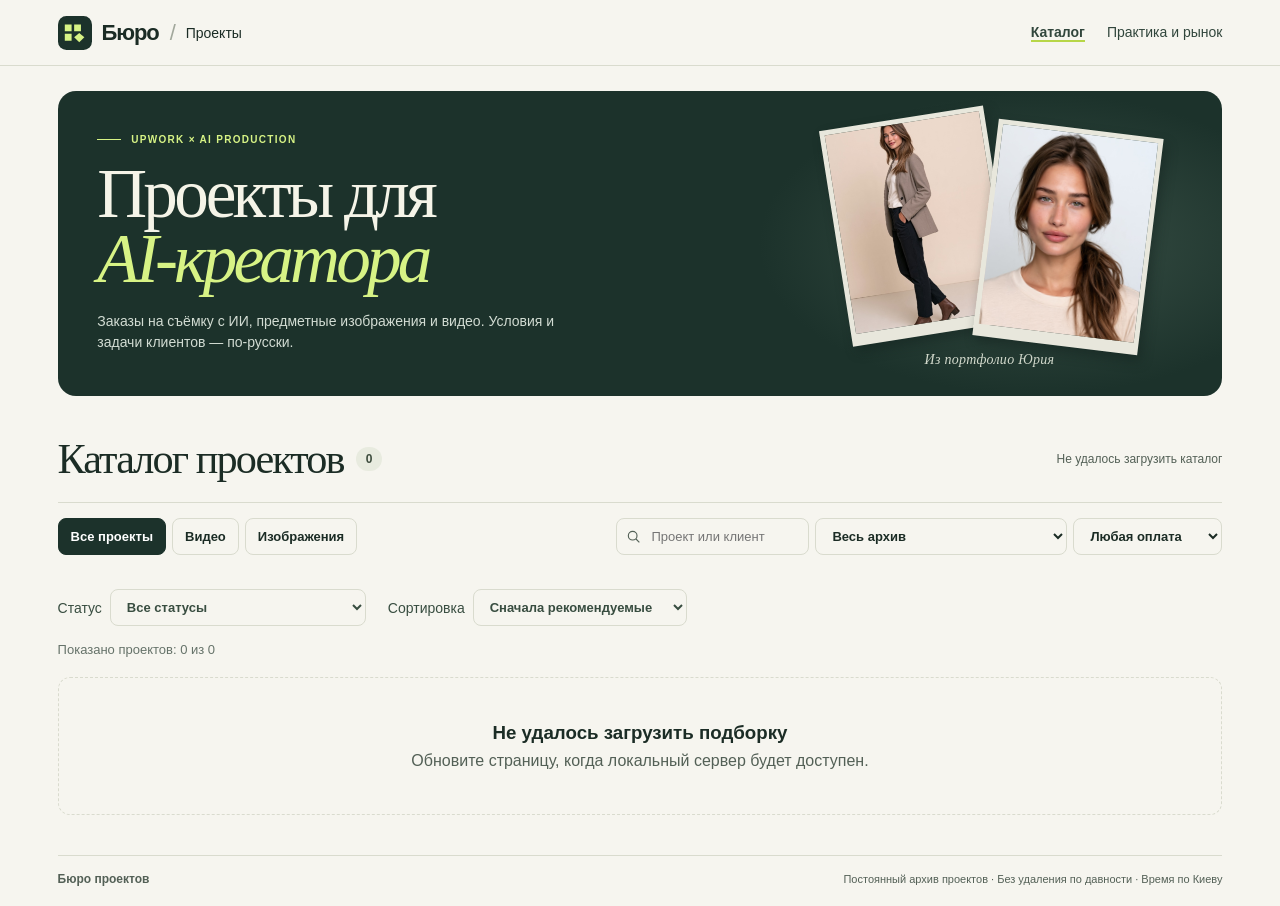
==== site/index.html @ e03b9072 "Publish Bureau archive on GitHub Pages" ====
<!doctype html>
<html lang="ru"><head><meta charset="utf-8"><meta name="viewport" content="width=device-width,initial-scale=1"><meta name="theme-color" content="#f6f5ef"><title>Бюро · Проекты Upwork</title><link rel="icon" href="./mark.svg"><link rel="stylesheet" href="./style.css"><link rel="stylesheet" href="./practice.css"><script src="./original-brief.js" defer></script><script src="./board.js" defer></script></head>
<body>
<header class="mast"><div class="wrap nav"><a class="brand" href="#page-title" aria-label="Бюро, главная"><img src="./mark.svg" alt="" width="34" height="34">Бюро<span>/</span><small>Проекты</small></a><nav class="pagenav" aria-label="Разделы сайта"><a href="./" aria-current="page">Каталог</a><a href="./practice.html">Практика и рынок</a></nav></div></header>
<main class="wrap">
<section class="hero" aria-labelledby="page-title"><div class="intro"><p class="overline"><span></span> Upwork × AI production</p><h1 id="page-title">Проекты для<br><em>AI-креатора</em></h1><p class="lede">Заказы на съёмку с ИИ, предметные изображения и видео. Условия и задачи клиентов — по-русски.</p></div><figure class="montage"><div class="prints"><img src="./fashion.jpg" class="look" alt="Работа Юрия: модель в жакете в полный рост"><img src="./portrait.jpg" class="face" alt="Работа Юрия: женский портрет крупным планом"></div><figcaption>Из портфолио Юрия</figcaption></figure></section>
<section id="catalog" aria-labelledby="catalog-title"><div class="sectionline"><div class="titleline"><h2 id="catalog-title">Каталог проектов</h2><span id="total" class="count">…</span></div><p id="sync"></p></div>
<div id="file-entry" class="empty" hidden>
<h3>Открыть подборку проектов</h3>
<p>Карточки архива загружаются с локального сервера. Если он остановлен, дважды щёлкните «Открыть каталог.command» в папке upwork_ai_creator.</p>
<a id="file-open" class="solid" href="http://127.0.0.1:47321/">Открыть каталог</a>
</div>
<div class="toolbar"><div class="tabs" role="group" aria-label="Тип проекта"><button data-kind="all" aria-pressed="true">Все проекты</button><button data-kind="video" aria-pressed="false">Видео</button><button data-kind="image" aria-pressed="false">Изображения</button></div><div class="searchtools"><label class="search"><svg viewBox="0 0 24 24" aria-hidden="true"><circle cx="10" cy="10" r="6.5"/><path d="m15 15 5 5"/></svg><input id="query" type="search" aria-label="Поиск по проектам и клиентам" placeholder="Проект или клиент"></label><select id="age" aria-label="Давность проверки или публикации"><option value="all">Весь архив</option><option value="recent">Проверено за 48 часов</option><option value="archive">Проверено более 48 ч назад</option><option value="published-recent">Опубликовано за 48 часов</option><option value="published-old">Опубликовано более 48 ч назад</option></select><select id="pay" aria-label="Тип оплаты"><option value="">Любая оплата</option><option value="fixed">Фиксированная</option><option value="hourly">Почасовая</option></select></div></div>
<div id="review-summary" class="audit-summary" hidden></div>
<div class="audit-tools">
<label>Статус <select id="availability"><option value="">Все статусы</option><option value="priority">Откликнуться в ближайшие 12 ч</option><option value="open">Подача доступна</option><option value="applied">Отклик отправлен</option><option value="closed">Закрыт</option><option value="unavailable">Подача недоступна</option><option value="unknown">Требует проверки</option></select></label>
<label>Сортировка <select id="order"><option value="priority">Сначала рекомендуемые</option><option value="score">По архивной оценке</option><option value="check">По дате проверки статуса</option><option value="cost">По стоимости отклика</option></select></label>
</div><div id="result" class="results" role="status" aria-live="polite"></div>
<div id="grid" class="grid"></div><div id="empty" class="empty" hidden><h3 id="empty-title"></h3><p id="empty-body"></p><button id="reset" class="solid" hidden>Сбросить фильтры</button></div>
</section><footer><span class="footbrand">Бюро проектов</span><span>Постоянный архив проектов · Без удаления по давности · Время по Киеву</span></footer>
</main>
<dialog id="detail" aria-labelledby="detail-title"><div class="modaltop"><span>Карточка проекта</span><button id="close" class="close" aria-label="Закрыть карточку">×</button></div><article id="inside"></article><div class="modalfoot"><a id="source" class="solid" target="_blank" rel="noopener noreferrer">Открыть на Upwork ↗</a><button id="back" class="plain">К каталогу</button></div></dialog>
<noscript>Чтобы открыть карточки и фильтры, включите JavaScript.</noscript>
</body></html>
---- site/style.css ----
:root {
  --bg:#f6f5ef;
  --paper:#fffefa;
  --ink:#1b2c25;
  --muted:#536056;
  --line:#d9dbce;
  --forest:#1c322b;
  --lime:#d7f385;
  --sans:"Inter","Helvetica Neue",Arial,sans-serif;
  --serif:"Iowan Old Style","Baskerville",Georgia,serif;
  font-family:var(--sans);
  color:var(--ink);
  background:var(--bg);
  font-synthesis:style;
}

* {
  box-sizing:border-box;
}

body {
  margin:0;
}

.wrap {
  max-width:1400px;
  margin:auto;
  padding:0 clamp(20px,4.5vw,72px);
}

button,input,select {
  font:inherit;
  color:inherit;
}

button,select,a {
  touch-action:manipulation;
}

button,select {
  cursor:pointer;
}

a {
  color:inherit;
}

button:focus-visible,a:focus-visible,input:focus-visible,select:focus-visible {
  outline:3px solid #689537;
  outline-offset:4px;
}

[hidden] {
  display:none!important;
}

.sr {
  position:absolute;
  width:1px;
  height:1px;
  clip-path:inset(50%);
  overflow:hidden;
}

.mast {
  border-bottom:1px solid var(--line);
}

.nav,.brand,.private,.titleline,.sectionline,.toolbar,.searchtools,.mt,.cardbottom,.facts,.modaltop,.modalfoot {
  display:flex;
  align-items:center;
}

.nav {
  height:65px;
  justify-content:space-between;
}

.brand {
  gap:10px;
  font-weight:750;
  font-size:22px;
  text-decoration:none;
  letter-spacing:-.05em;
}

.brand span {
  color:#a2a89c;
  font-weight:400;
  font-size:22px;
  margin:0 1px;
}

.brand small {
  font:500 14px var(--sans);
  letter-spacing:0;
}

.private,.overline,.tag,.meta,.modaltop,.footbrand {
  font-size:12px;
  font-weight:600;
}

.private {
  color:var(--muted);
  gap:8px;
}

.private i {
  width:7px;
  height:7px;
  border-radius:50%;
  background:#62834b;
}

.hero {
  display:grid;
  grid-template-columns:1.35fr .9fr;
  min-height:305px;
  background:var(--forest);
  color:#f5f4e8;
  margin:25px 0 38px;
  border-radius:18px;
  overflow:hidden;
  isolation:isolate;
  position:relative;
}

.intro {
  padding:clamp(26px,3.1vw,50px);
  align-self:center;
}

.overline {
  display:flex;
  align-items:center;
  gap:10px;
  color:var(--lime);
  text-transform:uppercase;
  letter-spacing:.13em;
  margin:0 0 17px;
  font-size:10px;
}

.overline span {
  width:24px;
  height:1px;
  background:currentColor;
}

h1,h2,h3,p {
  margin:0;
}

h1 {
  font-family:var(--serif);
  font-size:clamp(56px,5.4vw,87px);
  line-height:.94;
  letter-spacing:-.055em;
  font-weight:500;
}

h1 em {
  color:var(--lime);
  font-weight:400;
}

.lede {
  max-width:480px;
  color:#d2dcd3;
  font-size:14px;
  line-height:1.5;
  margin-top:19px;
}

.montage {
  margin:0;
  position:relative;
  align-self:stretch;
  display:grid;
  align-content:center;
  justify-items:center;
  overflow:hidden;
  background:radial-gradient(ellipse at 60% 50%,#395046,transparent 70%);
}

.prints {
  display:flex;
  align-items:center;
  justify-content:center;
  width:100%;
  height:218px;
  position:relative;
}

.prints img {
  width:clamp(113px,13vw,190px);
  height:100%;
  object-fit:cover;
  border:5px solid #e8e7dc;
  border-bottom-width:12px;
  box-shadow:4px 6px 12px #0e1b1a66;
}

.look {
  transform:translate(12px,-3px) rotate(-9deg);
  object-position:50% 47%;
}

.face {
  transform:translate(-4px,8px) rotate(7deg);
  object-position:50% 40%;
}

.montage figcaption {
  font:italic 14px var(--serif);
  color:#d2d9cc;
  margin-top:14px;
  letter-spacing:.02em;
}

.sectionline {
  justify-content:space-between;
  gap:12px;
  margin:0 0 19px;
}

.titleline {
  gap:12px;
}

h2 {
  font-family:var(--serif);
  font-size:clamp(33px,3.3vw,48px);
  font-weight:500;
  letter-spacing:-.045em;
}

.count {
  background:#e8ebdf;
  color:#3d4c3d;
  border-radius:20px;
  padding:5px 10px;
  font-size:12px;
  font-weight:700;
  font-variant-numeric:tabular-nums;
}

.sectionline>p {
  font-size:12px;
  color:var(--muted);
  text-align:right;
}

.toolbar {
  justify-content:space-between;
  gap:12px;
  border-top:1px solid var(--line);
  padding:15px 0 18px;
}

.tabs,.searchtools {
  display:flex;
  align-items:center;
  gap:6px;
}

.tabs button,.search,select {
  border:1px solid var(--line);
  background:transparent;
  border-radius:8px;
  min-height:37px;
}

.tabs button,select {
  padding:0 12px;
  font-size:13px;
  font-weight:550;
}

.tabs button[aria-pressed=true] {
  color:#fff;
  background:var(--forest);
  border-color:var(--forest);
}

.tabs button:hover:not([aria-pressed=true]),.plain:hover {
  background:#e9ebdf;
}

.search {
  display:flex;
  align-items:center;
  gap:7px;
  padding:0 9px;
}

.search svg {
  width:16px;
  stroke:var(--muted);
  stroke-width:1.7;
  fill:none;
}

.search input {
  border:none;
  background:transparent;
  width:150px;
  min-width:0;
  font-size:13px;
  outline-offset:1px;
}

select {
  max-width:160px;
}

.grid {
  display:grid;
  grid-template-columns:repeat(3,minmax(0,1fr));
  gap:14px;
}

.card {
  background:var(--paper);
  border:1px solid var(--line);
  border-radius:13px;
  display:flex;
  flex-direction:column;
  padding:21px;
  position:relative;
  transition:border-color .15s,box-shadow .15s;
}

.card:focus-within,.card:hover {
  border-color:#92a185;
  box-shadow:0 4px 12px #1d31290a;
}

.mt {
  justify-content:space-between;
  gap:6px;
  align-items:flex-start;
}

.tag,.st {
  display:inline-flex;
  align-items:center;
  gap:6px;
  border-radius:5px;
  padding:5px 8px;
  font-size:11px;
  font-weight:610;
}

.tag.video {
  background:#e6ead7;
  color:#425231;
}

.tag.image {
  background:#efe2d5;
  color:#734c37;
}

.tag.mixed {
  background:#e2e9e9;
  color:#355656;
}

.tag.strategy {
  background:#e9e3f3;
  color:#68567c;
}

.ico {
  height:14px;
  width:14px;
  fill:none;
  stroke:currentColor;
  stroke-width:1.65;
  stroke-linecap:round;
  stroke-linejoin:round;
  flex:none;
}

.score {
  font-size:11px;
  color:var(--muted);
  white-space:nowrap;
  padding-top:5px;
}

.score b {
  color:#344c39;
}

.card h3 {
  margin:19px 0 7px;
  font-size:clamp(18px,1.5vw,23px);
  letter-spacing:-.034em;
  line-height:1.15;
  font-weight:650;
}

.card h3 button {
  font:inherit;
  text-align:left;
  background:none;
  padding:0;
  border:0;
  line-height:inherit;
}

.card h3 button::after {
  content:"";
  position:absolute;
  inset:0;
  border-radius:13px;
}

.meta {
  color:#616c61;
  font-size:12px;
  line-height:1.45;
}

.excerpt {
  font-size:14px;
  line-height:1.5;
  color:#3f4f43;
  margin:13px 0 20px;
}

.cardbottom {
  margin-top:auto;
  border-top:1px solid var(--line);
  padding-top:13px;
  justify-content:space-between;
  gap:8px;
}

.budget strong {
  font-size:15px;
}

.budget small {
  display:block;
  font-size:11px;
  color:var(--muted);
  margin-top:3px;
}

.go {
  border-radius:50%;
  border:1px solid var(--line);
  width:28px;
  height:28px;
  display:grid;
  place-items:center;
}

.card:hover .go {
  background:var(--lime);
  border-color:var(--lime);
}

.st {
  margin:10px 0 0;
  background:#edf0e7;
  color:#445b45;
  align-self:flex-start;
}

.empty {
  text-align:center;
  border:1px dashed var(--line);
  border-radius:12px;
  padding:44px 20px;
  color:var(--muted);
}

.empty h3 {
  color:var(--ink);
  margin-bottom:8px;
}

.empty .solid {
  display:inline-block;
  margin-top:16px;
}

footer {
  margin:40px 0 20px;
  padding-top:16px;
  border-top:1px solid var(--line);
  display:flex;
  justify-content:space-between;
  gap:10px;
  align-items:center;
  color:var(--muted);
  font-size:11px;
}

dialog {
  border:1px solid #bcc3b7;
  background:var(--paper);
  color:var(--ink);
  border-radius:20px;
  padding:0;
  width:min(680px,calc(100% - 24px));
  max-height:88dvh;
  overflow:auto;
  overscroll-behavior:contain;
}

dialog::backdrop {
  background:#101c17a6;
}

body:has(dialog[open]) {
  overflow:hidden;
}

.modaltop,.modalfoot {
  justify-content:space-between;
  padding:14px 25px;
  background:var(--paper);
  z-index:1;
}

.modaltop {
  position:sticky;
  top:0;
  border-bottom:1px solid var(--line);
  color:var(--muted);
}

.close {
  border:1px solid var(--line);
  border-radius:50%;
  background:var(--paper);
  font-size:23px;
  line-height:1;
  width:34px;
  height:34px;
}

.modalfoot {
  border-top:1px solid var(--line);
  gap:12px;
}

.solid,.plain {
  padding:10px 15px;
  font-size:13px;
  font-weight:600;
  border-radius:8px;
  text-decoration:none;
}

.solid {
  background:var(--forest);
  color:#fff;
  border:0;
}

.solid:hover {
  background:#36523e;
}

.plain {
  background:none;
  border:1px solid var(--line);
}

#inside {
  padding:24px 28px;
}

#inside h2 {
  font-size:36px;
  margin:12px 0 6px;
  line-height:1.05;
}

#inside .original {
  color:var(--muted);
  font-size:13px;
  line-height:1.4;
}

.facts {
  gap:9px;
  flex-wrap:wrap;
  margin:17px 0;
}

.facts span {
  background:#eef0e5;
  padding:6px 9px;
  border-radius:5px;
  font-size:12px;
}

.detailsection {
  border-top:1px solid var(--line);
  padding:15px 0 2px;
  margin-top:13px;
}

.original-brief {
  border-block: 1px solid var(--line);
  padding: 12px 0;
  margin-block: 15px;
}
.original-brief summary { cursor: pointer; font-weight: 600; }
.original-brief small { display: block; color: var(--muted); margin: 10px 0; }
.original-brief-text { white-space: pre-wrap; overflow-wrap: anywhere; line-height: 1.55; }
.original-brief a { display: inline-block; margin-top: 10px; }

.detailsection h3 {
  font-size:16px;
  margin-bottom:7px;
}

.detailsection p,.detailsection li {
  font-size:14px;
  color:#405044;
  line-height:1.55;
}

.detailsection ul {
  padding-left:18px;
  margin:6px 0;
}

.detailsection p+p {
  margin-top:7px;
}

.detailsection .clientfacts {
  font-size:13px;
}

.detailsection.question {
  background:#edf1e0;
  border:0;
  padding:14px;
  border-radius:8px;
}

@media(min-width:1550px) {
  .hero {
    min-height:340px;
  }
  .prints {
    height:240px;
  }
}

@media(max-width:1000px) {
  .grid {
    grid-template-columns:repeat(2,minmax(0,1fr));
  }
  .prints {
    height:190px;
  }
  .hero {
    min-height:270px;
  }
  .prints img {
    width:135px;
  }
}

@media(max-width:720px) {
  .nav {
    height:55px;
  }
  .hero {
    margin:15px 0 27px;
    border-radius:12px;
    grid-template-columns:1.4fr 1fr;
    min-height:200px;
  }
  .intro {
    padding:22px 0 22px 20px;
  }
  .overline {
    font-size:8px;
    margin-bottom:10px;
    letter-spacing:.1em;
    gap:6px;
  }
  .overline span {
    width:12px;
  }
  h1 {
    font-size:clamp(32px,6.3vw,47px);
  }
  .lede {
    font-size:12px;
    line-height:1.4;
    margin-top:12px;
  }
  .prints {
    height:115px;
  }
  .prints img {
    width:40%;
    border-width:2px;
    border-bottom-width:5px;
  }
  .montage figcaption {
    font-size:10px;
    margin-top:7px;
  }
  .sectionline {
    align-items:flex-start;
    flex-wrap:wrap;
    margin-bottom:11px;
  }
  .sectionline>p {
    font-size:11px;
  }
  .toolbar {
    align-items:flex-start;
    flex-direction:column;
    gap:10px;
  }
  .searchtools {
    width:100%;
  }
  .search {
    flex:1;
  }
  .search input {
    width:100%;
  }
  .grid {
    gap:10px;
  }
  .card {
    padding:15px;
  }
  .private {
    font-size:10px;
  }
  .card h3 {
    margin-top:13px;
  }
  .cardbottom {
    padding-top:10px;
  }
  .excerpt {
    font-size:13px;
  }
  .tabs button {
    min-height:34px;
  }
  .titleline h2 {
    font-size:32px;
  }
  footer {
    align-items:flex-start;
    flex-direction:column;
  }
}

@media(max-width:540px) {
  .grid {
    grid-template-columns:1fr;
  }
  .sectionline {
    display:block;
  }
  .sectionline>p {
    text-align:left;
    margin-top:5px;
  }
  .card h3 {
    font-size:21px;
  }
  .card {
    padding:18px;
  }
  .mast .brand {
    font-size:20px;
  }
  .brand img {
    height:29px;
    width:29px;
  }
  .private {
    gap:5px;
  }
  .modaltop,.modalfoot {
    padding:12px 17px;
  }
  #inside {
    padding:18px;
  }
  #inside h2 {
    font-size:30px;
  }
}

@media(prefers-reduced-motion:reduce) {
  * {
    transition:none!important;
  }
}

.archive-note,.carddate{font-size:13px;line-height:1.6;color:#657269}.archive-note{max-width:900px}.results{margin:12px 0 20px;color:#657269;font-size:13px}.searchtools{flex-wrap:wrap}.toolbar{flex-wrap:wrap;gap:16px}select{max-width:100%}

.audit-tools {display:flex; flex-wrap:wrap; align-items:center; gap:12px 22px; margin:16px 0}
.audit-tools label {display:flex; align-items:center; gap:8px; color:#384d40; font-size:14px}
.audit-status {display:block; font-weight:600; color:#314b3e; margin:4px 0}
.application-copy {white-space:pre-wrap; line-height:1.6}
@media(max-width:540px){.audit-tools label{width:100%;justify-content:space-between}}

.audit-summary{border-left:3px solid currentColor;padding:.6rem 1rem;margin:1rem 0}.audit-summary p{margin:.3rem 0}.audit-summary a{display:inline-block;margin-right:1.3rem}.application-copy p{white-space:pre-line}
---- site/practice.css ----
.pagenav{display:flex;gap:22px;font-size:14px}.pagenav a{color:#31463c;text-decoration:none}.pagenav [aria-current]{font-weight:700;border-bottom:2px solid #b7d647}.practicehero{padding:58px 0 38px;max-width:850px}.practicehero h1{font-size:clamp(44px,6vw,78px);line-height:1.05;margin:16px 0 24px}.practicehero .lede{color:#58675e;font-size:19px}.stats{display:grid;grid-template-columns:repeat(4,1fr);gap:1px;background:#dce0d5;border:1px solid #dce0d5;border-radius:16px;overflow:hidden;margin:26px 0}.stats>div{padding:25px;background:#f2f2e9}.stats strong{display:block;font-size:42px;font-family:Georgia,serif;color:#1d382f}.stats span{font-size:13px;color:#5d6e63}.analysis-grid{display:grid;grid-template-columns:1fr 1fr;gap:24px}.paper{padding:30px;border:1px solid #dce0d5;border-radius:16px;background:#fffefa}.paper h2,.starter h2{font-size:30px;margin:8px 0 18px}.paper p{font-size:14px;line-height:1.7;color:#536256}.eyebrow{font-size:11px;font-weight:700;text-transform:uppercase;letter-spacing:.09em;color:#687c57}.marketrow{display:grid;grid-template-columns:1fr auto;gap:5px;font-size:13px;margin:15px 0}.marketrow meter{width:100%;grid-column:1/-1;height:7px;appearance:none;border:0;background:#e7eadf;border-radius:8px}.marketrow meter::-webkit-meter-bar{background:#e7eadf;border:none;height:7px}.marketrow meter::-webkit-meter-optimum-value{background:#375f49;border-radius:8px}.signal{padding:12px 0;border-bottom:1px solid #e5e7dd}.signal h3{font-size:17px}.signal small{font-size:11px;color:#6a776e}.subtle,#load-status{font-size:13px!important;line-height:1.6;color:#657369}.starter{display:grid;grid-template-columns:1fr 1fr;gap:30px;padding:32px;border-radius:16px;background:#e7ecda;margin:28px 0 40px}.starter p{font-size:14px;line-height:1.6}#starter-links{display:flex;flex-direction:column;gap:8px}#starter-links a{padding:8px;color:#1e4433;border-bottom:1px solid #c8d3ba;text-decoration:none;font-size:14px}.practicefilters{display:flex;gap:10px;flex-wrap:wrap;margin:20px 0}.practicefilters input{flex:1;min-width:200px;padding:14px;border:1px solid #dce0d5;border-radius:8px;background:#fffefa;font:inherit}.practicefilters select{padding:13px}.practicegrid{display:grid;grid-template-columns:repeat(3,minmax(0,1fr));gap:20px}.practicecard{padding:25px;background:#fffefa;border:1px solid #dce0d5;border-radius:16px;display:flex;flex-direction:column}.practicecard h3{font-size:22px;line-height:1.3;margin:8px 0 14px}.practicecard a{color:#20392e;text-decoration:none}.practicecard a:hover{text-decoration:underline}.practicecard>p:not(.eyebrow){font-size:14px;line-height:1.7}.practicecard .subtle{margin-top:auto;padding-top:15px}.report-paper{scroll-margin-top:25px;padding:40px;border:1px solid #cad4bd;border-radius:20px;background:#fffefa;margin:24px 0 50px;max-width:100%;outline:none}.report-paper h2{font-size:40px;line-height:1.15;margin:20px 0}.reportactions{display:flex;justify-content:space-between;flex-wrap:wrap;gap:12px}.reportactions .plain{font-size:14px;color:#35583f}.reportsection{margin:28px 0;max-width:920px}.reportsection h3{font-size:22px;margin-bottom:14px}.reportsection p,.reportsection li{font-size:16px;line-height:1.75;color:#3f5147}.reportsection li{margin:8px 0}.demobox{background:#e9efd9;padding:24px;border-radius:12px;max-width:none}.practicebadges{display:flex;gap:12px;flex-wrap:wrap}.practicebadges span{font-size:13px;padding:8px 12px;border:1px solid #d7decb;border-radius:8px}.storyboard{display:grid;grid-template-columns:repeat(auto-fit,minmax(160px,1fr));list-style:none;gap:12px;padding:0}.storyboard li{padding:20px;background:#f2f1e9;border-radius:12px}.frame-no{font-size:28px;font-family:Georgia,serif;color:#829565}.storyboard p{font-size:14px}.sources{margin:40px 0}.reportlink{display:block;padding:10px 0;color:#31583e;font-size:14px}#practice-results{font-size:13px;color:#66766b}.practice-link{font-size:13px;color:#355f45;padding-top:16px;text-decoration:none}.practice-link:hover{text-decoration:underline}@media(max-width:900px){.practicegrid{grid-template-columns:repeat(2,minmax(0,1fr))}.analysis-grid{grid-template-columns:1fr}.stats{grid-template-columns:repeat(2,1fr)}}@media(max-width:600px){.practicegrid,.starter{grid-template-columns:1fr}.practicehero{padding-top:35px}.paper,.starter{padding:22px}.report-paper{padding:22px}.report-paper h2{font-size:30px}.pagenav{gap:12px;font-size:12px}.brand small{display:none}.practicefilters>*{width:100%}}

.practicehero .overline{color:#4b6742}.practicehero h1 em{color:#456f46}
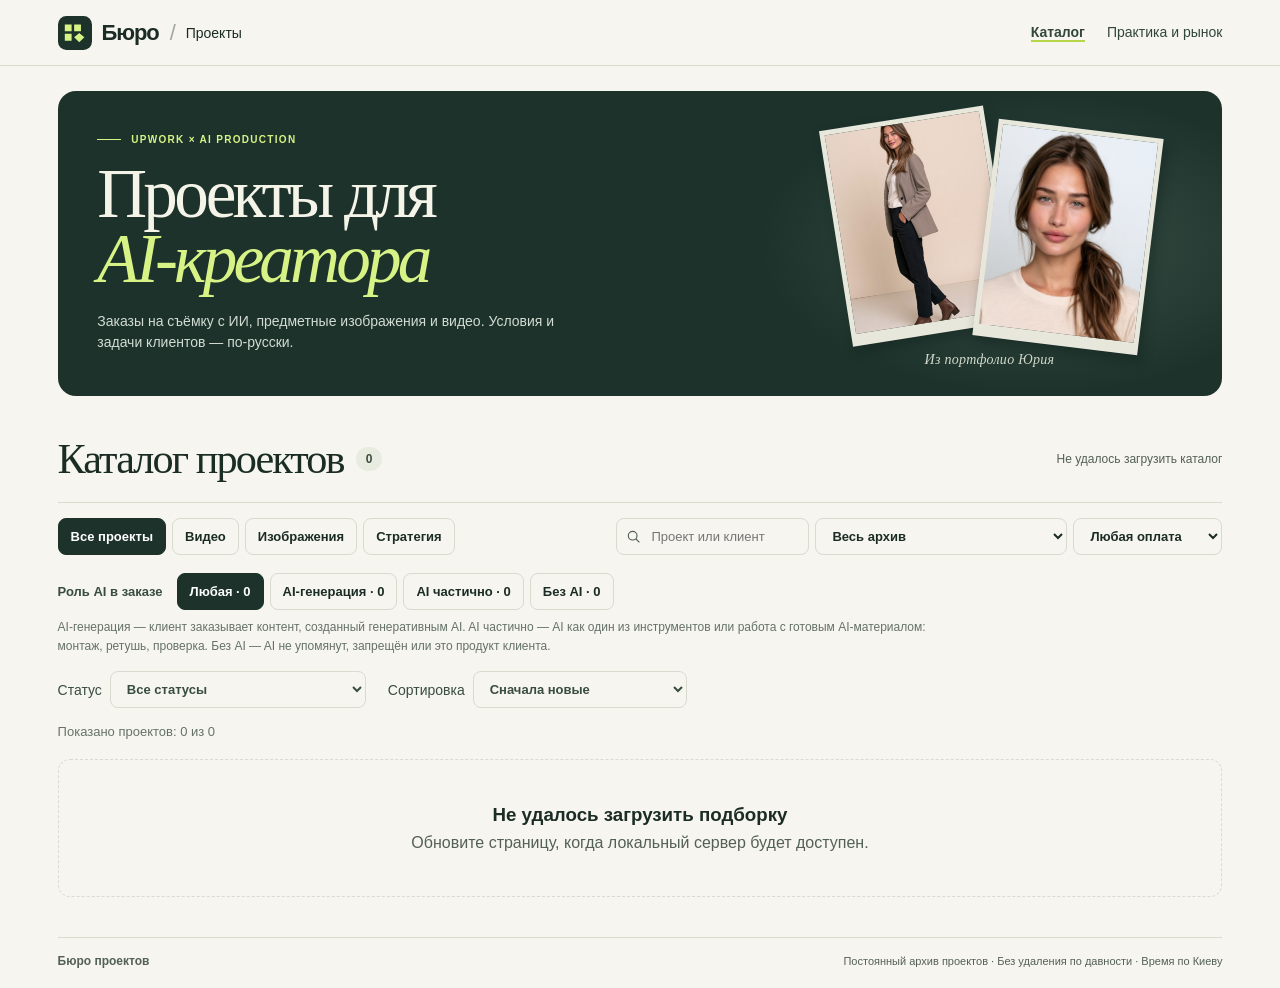
==== commit 5d322261: "Add AI role filter, strategy tab and newest-first sort to the catalog Each archived card now carries" ====
--- a/site/index.html
+++ b/site/index.html
@@ -10,11 +10,12 @@
 <p>Карточки архива загружаются с локального сервера. Если он остановлен, дважды щёлкните «Открыть каталог.command» в папке upwork_ai_creator.</p>
 <a id="file-open" class="solid" href="http://127.0.0.1:47321/">Открыть каталог</a>
 </div>
-<div class="toolbar"><div class="tabs" role="group" aria-label="Тип проекта"><button data-kind="all" aria-pressed="true">Все проекты</button><button data-kind="video" aria-pressed="false">Видео</button><button data-kind="image" aria-pressed="false">Изображения</button></div><div class="searchtools"><label class="search"><svg viewBox="0 0 24 24" aria-hidden="true"><circle cx="10" cy="10" r="6.5"/><path d="m15 15 5 5"/></svg><input id="query" type="search" aria-label="Поиск по проектам и клиентам" placeholder="Проект или клиент"></label><select id="age" aria-label="Давность проверки или публикации"><option value="all">Весь архив</option><option value="recent">Проверено за 48 часов</option><option value="archive">Проверено более 48 ч назад</option><option value="published-recent">Опубликовано за 48 часов</option><option value="published-old">Опубликовано более 48 ч назад</option></select><select id="pay" aria-label="Тип оплаты"><option value="">Любая оплата</option><option value="fixed">Фиксированная</option><option value="hourly">Почасовая</option></select></div></div>
+<div class="toolbar"><div class="tabs" role="group" aria-label="Тип проекта"><button data-kind="all" aria-pressed="true">Все проекты</button><button data-kind="video" aria-pressed="false">Видео</button><button data-kind="image" aria-pressed="false">Изображения</button><button data-kind="strategy" aria-pressed="false">Стратегия</button></div><div class="searchtools"><label class="search"><svg viewBox="0 0 24 24" aria-hidden="true"><circle cx="10" cy="10" r="6.5"/><path d="m15 15 5 5"/></svg><input id="query" type="search" aria-label="Поиск по проектам и клиентам" placeholder="Проект или клиент"></label><select id="age" aria-label="Давность проверки или публикации"><option value="all">Весь архив</option><option value="recent">Проверено за 48 часов</option><option value="archive">Проверено более 48 ч назад</option><option value="published-recent">Опубликовано за 48 часов</option><option value="published-old">Опубликовано более 48 ч назад</option></select><select id="pay" aria-label="Тип оплаты"><option value="">Любая оплата</option><option value="fixed">Фиксированная</option><option value="hourly">Почасовая</option></select></div></div>
+<div class="aibar"><span class="aibar-label" id="ai-label">Роль AI в заказе</span><div class="tabs aitabs" role="group" aria-labelledby="ai-label"><button data-ai="all" aria-pressed="true">Любая</button><button data-ai="generation" aria-pressed="false">AI-генерация</button><button data-ai="partial" aria-pressed="false">AI частично</button><button data-ai="none" aria-pressed="false">Без AI</button><button data-ai="unset" aria-pressed="false" hidden>Не размечено</button></div><p class="aibar-hint">AI-генерация — клиент заказывает контент, созданный генеративным AI. AI частично — AI как один из инструментов или работа с готовым AI-материалом: монтаж, ретушь, проверка. Без AI — AI не упомянут, запрещён или это продукт клиента.</p></div>
 <div id="review-summary" class="audit-summary" hidden></div>
 <div class="audit-tools">
 <label>Статус <select id="availability"><option value="">Все статусы</option><option value="priority">Откликнуться в ближайшие 12 ч</option><option value="open">Подача доступна</option><option value="applied">Отклик отправлен</option><option value="closed">Закрыт</option><option value="unavailable">Подача недоступна</option><option value="unknown">Требует проверки</option></select></label>
-<label>Сортировка <select id="order"><option value="priority">Сначала рекомендуемые</option><option value="score">По архивной оценке</option><option value="check">По дате проверки статуса</option><option value="cost">По стоимости отклика</option></select></label>
+<label>Сортировка <select id="order"><option value="new">Сначала новые</option><option value="priority">По статусу подачи</option><option value="score">По архивной оценке</option><option value="check">По дате проверки статуса</option><option value="cost">По стоимости отклика</option></select></label>
 </div><div id="result" class="results" role="status" aria-live="polite"></div>
 <div id="grid" class="grid"></div><div id="empty" class="empty" hidden><h3 id="empty-title"></h3><p id="empty-body"></p><button id="reset" class="solid" hidden>Сбросить фильтры</button></div>
 </section><footer><span class="footbrand">Бюро проектов</span><span>Постоянный архив проектов · Без удаления по давности · Время по Киеву</span></footer>
--- a/site/style.css
+++ b/site/style.css
@@ -821,3 +821,13 @@
 @media(max-width:540px){.audit-tools label{width:100%;justify-content:space-between}}
 
 .audit-summary{border-left:3px solid currentColor;padding:.6rem 1rem;margin:1rem 0}.audit-summary p{margin:.3rem 0}.audit-summary a{display:inline-block;margin-right:1.3rem}.application-copy p{white-space:pre-line}
+
+.aibar {display:flex; flex-wrap:wrap; align-items:center; gap:8px 14px; margin:0 0 6px}
+.aibar-label {font-size:13px; font-weight:600; color:#384d40}
+.tabs {flex-wrap:wrap}
+.aibar-hint {flex-basis:100%; max-width:900px; font-size:12px; line-height:1.55; color:#657269}
+.tags {display:flex; flex-wrap:wrap; gap:6px}
+.tag.ai-generation {background:var(--lime); color:#2c3d14}
+.tag.ai-partial {background:transparent; box-shadow:inset 0 0 0 1px #c3cbb3; color:#4b5a44}
+.tag.ai-none {background:#ecebe4; color:#6a6f66}
+.tag.ai-unset {background:transparent; box-shadow:inset 0 0 0 1px #d9dbce; color:#7b8278}
